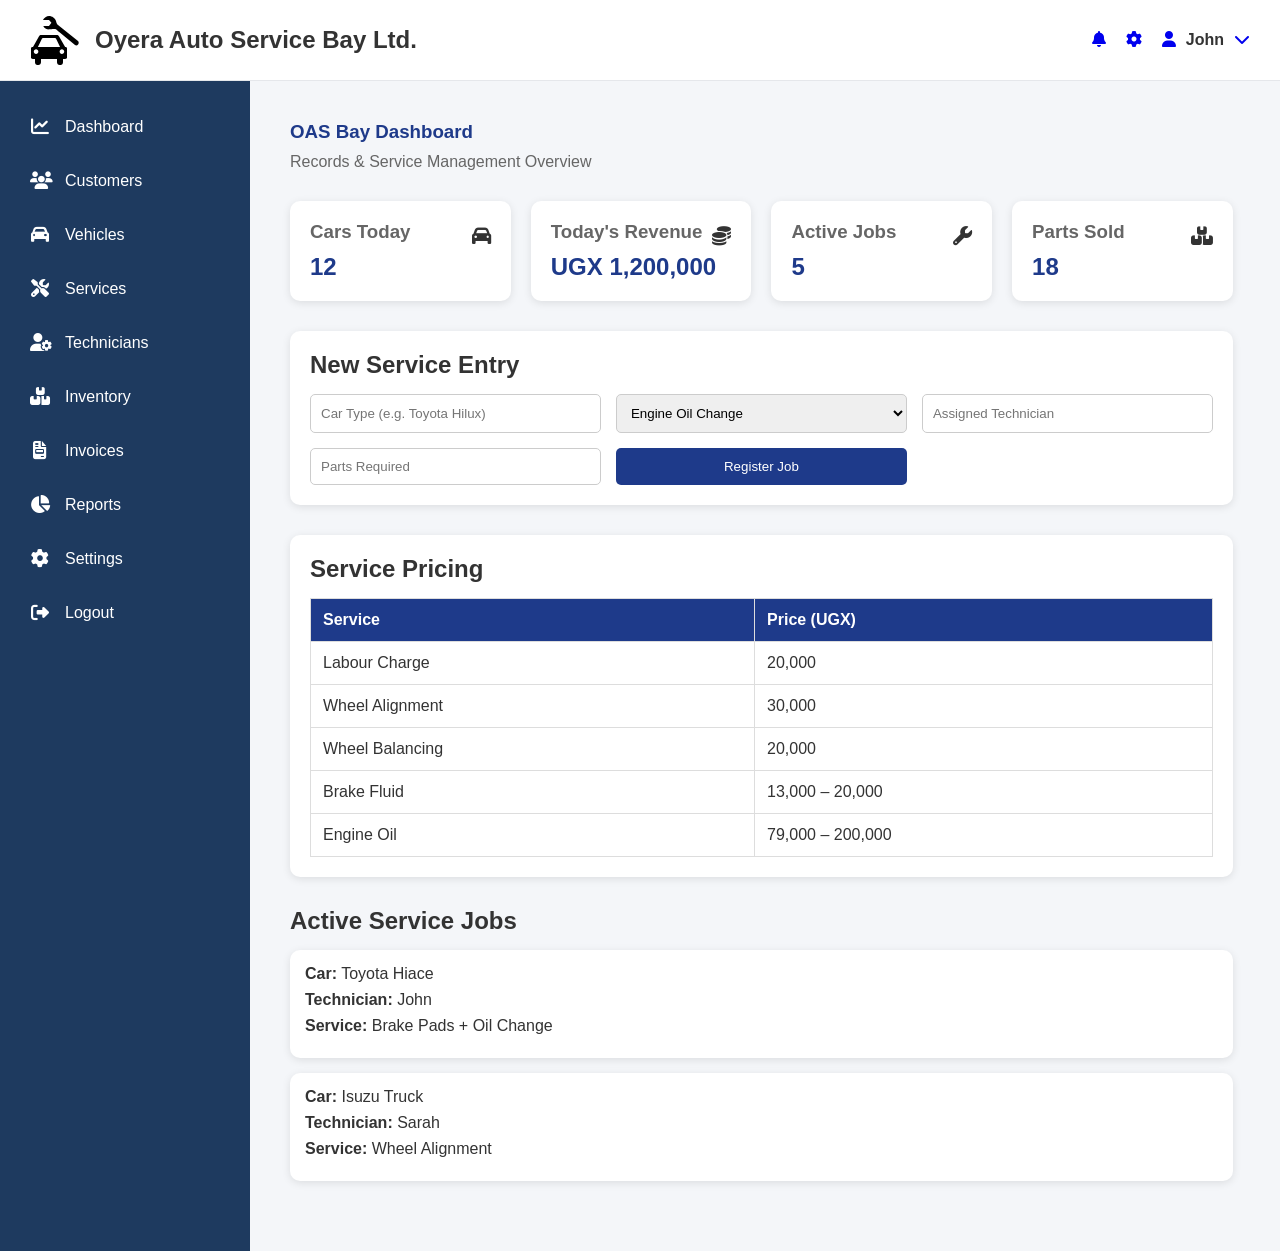
==== index.html @ bfab705f "Initial commit" ====
<!DOCTYPE html>
<html lang="en">
<head>
    <meta charset="UTF-8">
    <meta name="viewport" content="width=device-width, initial-scale=1.0">
    <title>Oyera Service Bay Dashboard</title>
    <link rel="stylesheet" href="css/style.css">
    <link rel="stylesheet" href="https://cdnjs.cloudflare.com/ajax/libs/font-awesome/6.7.2/css/all.min.css">
</head>
<body>
    <section class="nav-bar">

        <!-- LEFT SIDE -->
        <div class="nav-left">
            <img src="images/logo.svg" alt="Company-Logo">
          <div class="company-info">
            <h2>Oyera Auto Service Bay Ltd.</h2>
          </div>
           
        </div>

        <!-- RIGHT SIDE -->
        <div class="nav-right">
            <div class="icon-notifications">
                <a href="#"><i class="fa-solid fa-bell"></i></a>
            </div>
            <div class="icon-settings">
                <a href="#"><i class="fa-solid fa-gear"></i></a>
            </div>
            <div class="user-profile">
                <a href="#"><i class="fas fa-user"></i></a>
                <span class="user-name">John</span>
                <a href="#"><i class="fas fa-chevron-down"></i></a>
            </div>
        </div>
    </section>

    <!-- MAIN LAYOUT CONTAINER -->
     <div class="main-container">
        <aside class="side-bar">
            <ul class="sidebar-menu">
                <li><a href="#"><i class="fa-solid fa-chart-line"></i> Dashboard</a></li>
                <li><a href="#"><i class="fa-solid fa-users"></i> Customers</a></li>
                <li><a href="#"><i class="fa-solid fa-car"></i> Vehicles</a></li>
                <li><a href="#"><i class="fa-solid fa-screwdriver-wrench"></i> Services</a></li>
                <li><a href="#"><i class="fa-solid fa-user-gear"></i> Technicians</a></li>
                <li><a href="#"><i class="fa-solid fa-boxes-stacked"></i> Inventory</a></li>
                <li><a href="#"><i class="fa-solid fa-file-invoice"></i> Invoices</a></li>
                <li><a href="#"><i class="fa-solid fa-chart-pie"></i> Reports</a></li>
                <li><a href="#"><i class="fa-solid fa-gear"></i> Settings</a></li>
                <li><a href="#"><i class="fas fa-sign-out-alt"></i> Logout</a></li>
            </ul>
        </aside>
        <main class="content">

            <!-- HEADER -->
            <section class="dashboard-header">
                <h3>OAS Bay Dashboard</h3>
                <p>Records & Service Management Overview</p>
            </section>

            <!-- SUMMARY CARDS -->
            <section class="stats-grid">
                <div class="stat-card">
                    <div class="card-title">
                        <h3>Cars Today</h3>
                        <i class="fas fa-car"></i>
                    </div>
                    <h2>12</h2>
                </div>

            <div class="stat-card">
                <div class="card-title">
                    <h3>Today's Revenue</h3>
                    <i class="fas fa-coins"></i>
                </div>
                <h2>UGX 1,200,000</h2>
            </div>

            <div class="stat-card">
                <div class="card-title">
                    <h3>Active Jobs</h3>
                    <i class="fas fa-wrench"></i>
                </div>
                <h2>5</h2>
            </div>

            <div class="stat-card">
                <div class="card-title">
                    <h3>Parts Sold</h3>
                    <i class="fas fa-boxes-stacked"></i>
                </div>
                <h2>18</h2>
            </div>
        </section>

        <!-- SERVICE INTAKE FORM (UI ONLY) -->
        <section class="form-section">
            <h2>New Service Entry</h2>

            <form class="service-form">
                <input type="text" placeholder="Car Type (e.g. Toyota Hilux)">
                
                <select>
                    <option>Engine Oil Change</option>
                    <option>Brake Pads</option>
                    <option>Wheel Alignment</option>
                    <option>Wheel Balancing</option>
                </select>

                <input type="text" placeholder="Assigned Technician">

                <input type="text" placeholder="Parts Required">

                <button type="button">Register Job</button>
            </form>
        </section>

        <!-- PRICE TABLE -->
        <section class="price-table">
            <h2>Service Pricing</h2>

            <table>
                <tr>
                    <th>Service</th>
                    <th>Price (UGX)</th>
                </tr>
                <tr>
                    <td>Labour Charge</td>
                    <td>20,000</td>
                </tr>
                <tr>
                    <td>Wheel Alignment</td>
                    <td>30,000</td>
                </tr>
                <tr>
                    <td>Wheel Balancing</td>
                    <td>20,000</td>
                </tr>
                <tr>
                    <td>Brake Fluid</td>
                    <td>13,000 – 20,000</td>
                </tr>
                <tr>
                    <td>Engine Oil</td>
                    <td>79,000 – 200,000</td>
                </tr>
            </table>
        </section>

        <!-- ACTIVE JOBS -->
        <section class="jobs">
            <h2>Active Service Jobs</h2>

            <div class="job-card">
                <p><strong>Car:</strong> Toyota Hiace</p>
                <p><strong>Technician:</strong> John</p>
                <p><strong>Service:</strong> Brake Pads + Oil Change</p>
            </div>

            <div class="job-card">
                <p><strong>Car:</strong> Isuzu Truck</p>
                <p><strong>Technician:</strong> Sarah</p>
                <p><strong>Service:</strong> Wheel Alignment</p>
            </div>
        </section>

    </main> 
 </div>
    
</body>
</html>
---- css/style.css ----
* {
    margin: 0;
    padding: 0;
    box-sizing: border-box;
}

/* NAV BAR */
.nav-bar {
    display: flex;
    justify-content: space-between;
    align-items: center;

    padding: 15px 30px;

    background-color: white;
    border-bottom: 1px solid #e5e7eb;
    border-radius: 1px solid rgb(99, 97, 97)
}

.nav-left {
    display: flex;
    align-items: center;
    gap: 15px;
}

.nav-left img {
    width: 50px;
    height: 50px;
    object-fit: cover;
}

.nav-right {
    display: flex;
    align-items: center;
    gap: 20px;
}

.icon-notifications img,
.icon-settings img {
    width: 25px;
    height: 25px;
    cursor: pointer;
}

.user-profile {
    display: flex;
    align-items: center;
    gap: 10px;
}

.user-name {
    font-weight: 600;
    color: #333;
}

.icon-notifications img:hover,
.icon-settings img:hover {
    transform: scale(1.1);
    transition: 0.3s ease;
}


/* MAIN LAYOUT */
.main-container {
    display: flex;
}

/* SIDEBAR */
.side-bar {
    width: 250px;
    min-height: calc(100vh - 80px);
    background-color: #1E3A5F;
    padding: 25px 15px;
}

/* MENU LIST */
.sidebar-menu {
    list-style: none;
    padding: 0;
    margin: 0;
}

/* MENU ITEMS */
.sidebar-menu li {
    margin-bottom: 12px;
}

/* LINKS */
.sidebar-menu a {
    display: flex;
    align-items: center;
    gap: 15px;

    text-decoration: none;
    color: white;

    padding: 12px 15px;
    border-radius: 10px;

    font-size: 16px;
    font-weight: 500;

    transition: all 0.3s ease;
}

/* ICONS */
.sidebar-menu a i {
    font-size: 18px;
    width: 20px;
    text-align: center;
}

/* HOVER EFFECT */
.sidebar-menu a:hover {
    background-color: rgba(255, 255, 255, 0.15);
    transform: translateX(5px);
}

/* ACTIVE LINK */
.sidebar-menu a.active {
    background-color: white;
    color: #1E3A5F;
}


body{
    font-family: Arial, sans-serif;
    background-color: #f4f6f9;
    color: #333;
}

/* MAIN CONTENT */
.content{
    padding: 40px;
}

/* DASHBOARD HEADER */
.dashboard-header{
    margin-bottom: 30px;
}

.dashboard-header h3{
    margin-bottom: 10px;
    color: #1e3a8a;
}

.dashboard-header p{
    color: #666;
}

/* SUMMARY CARDS */
.stats-grid{
    display: grid;
    grid-template-columns: repeat(4, 1fr);
    gap: 20px;
    margin-bottom: 30px;
} 

.stat-card{
    background: white;
    padding: 20px;
    border-radius: 10px;
    box-shadow: 0 2px 8px rgba(0,0,0,0.1);
}

.stat-card h3{
    color: #666;
    margin-bottom: 10px;
}

.stat-card h2{
    color: #1e3a8a;
}

.card-title{
    display: flex;
    align-items: center;
    justify-content: space-between;
    gap: 10px;
}

.card-title i{
    font-size: 1.2rem;
}

.card-title h3{
    margin-bottom: 10px;
}

/* FORM SECTION */
.form-section{
    background: white;
    padding: 20px;
    border-radius: 10px;
    margin-bottom: 30px;
    box-shadow: 0 2px 8px rgba(0,0,0,0.1);
}

.form-section h2{
    margin-bottom: 15px;
}

.service-form{
    display: grid;
    grid-template-columns: repeat(auto-fit, minmax(220px, 1fr));
    gap: 15px;
}

.service-form input,
.service-form select{
    padding: 10px;
    border: 1px solid #ccc;
    border-radius: 5px;
}

.service-form button{
    background: #1e3a8a;
    color: white;
    border: none;
    padding: 10px;
    border-radius: 5px;
    cursor: pointer;
}

.service-form button:hover{
    opacity: 0.9;
}

/* PRICE TABLE */
.price-table{
    background: white;
    padding: 20px;
    border-radius: 10px;
    margin-bottom: 30px;
    box-shadow: 0 2px 8px rgba(0,0,0,0.1);
}

.price-table h2{
    margin-bottom: 15px;
}

.price-table table{
    width: 100%;
    border-collapse: collapse;
}

.price-table th,
.price-table td{
    border: 1px solid #ddd;
    padding: 12px;
    text-align: left;
}

.price-table th{
    background: #1e3a8a;
    color: white;
}

/* JOBS SECTION */
.jobs{
    margin-bottom: 30px;
}

.jobs h2{
    margin-bottom: 15px;
}

.job-card{
    background: white;
    padding: 15px;
    border-radius: 10px;
    margin-bottom: 15px;
    box-shadow: 0 2px 8px rgba(0,0,0,0.1);
}

.job-card p{
    margin-bottom: 8px;
}
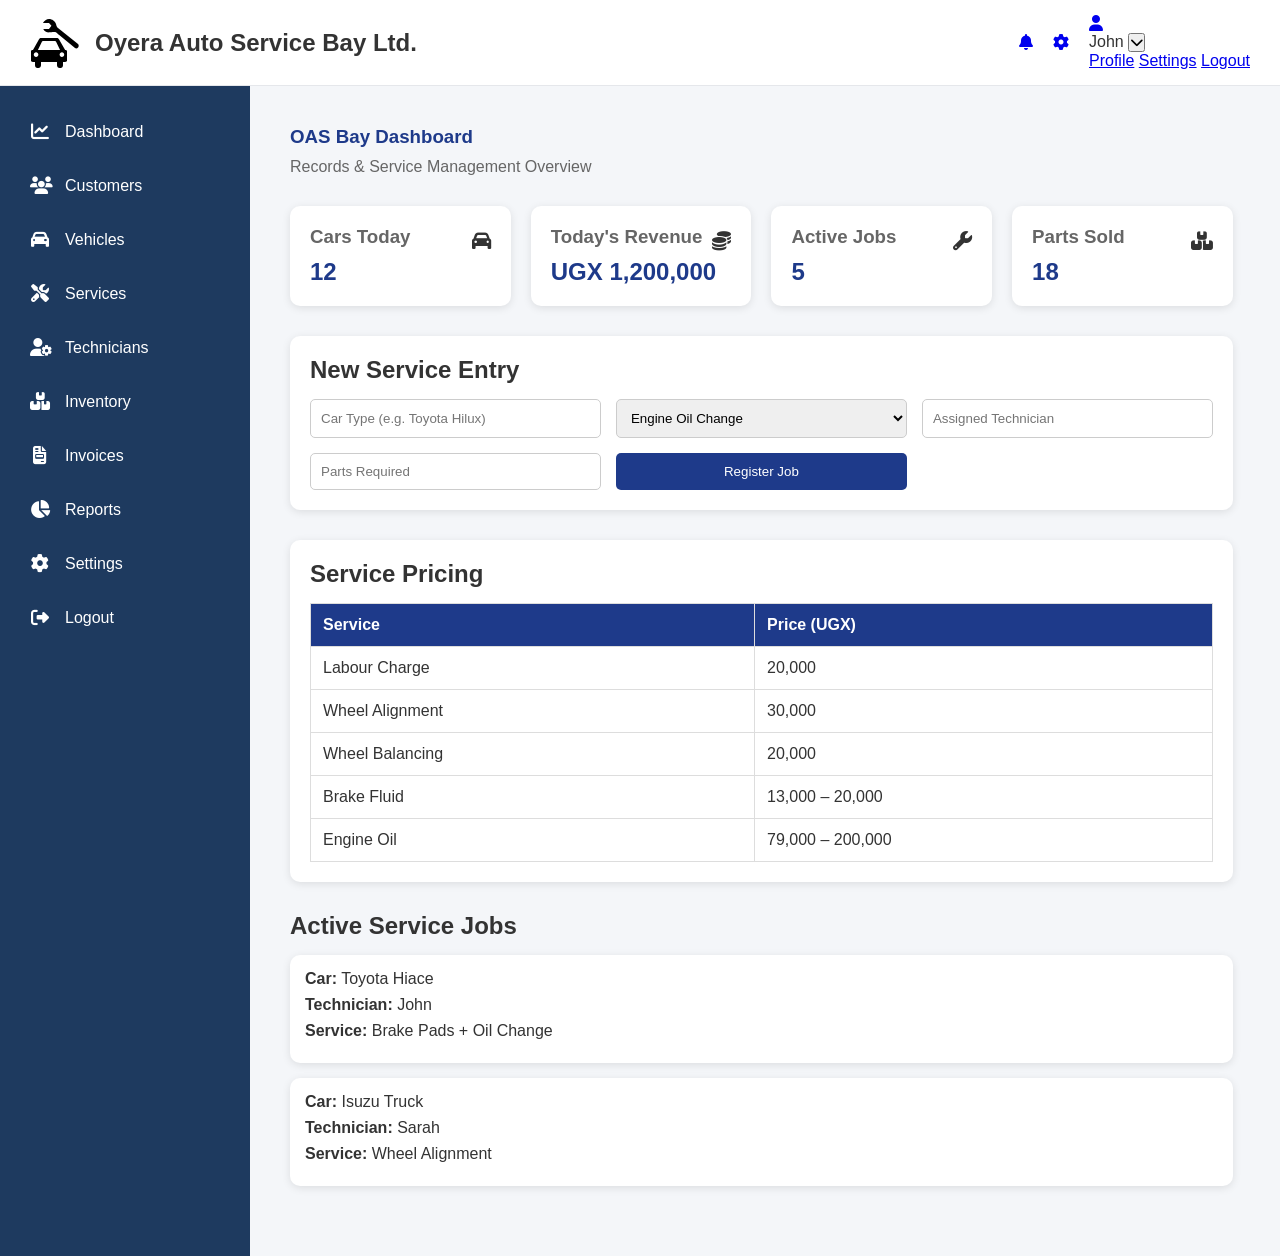
==== commit f74a3aba: "Added customers page and project structure" ====
--- a/index.html
+++ b/index.html
@@ -8,15 +8,15 @@
     <link rel="stylesheet" href="https://cdnjs.cloudflare.com/ajax/libs/font-awesome/6.7.2/css/all.min.css">
 </head>
 <body>
-    <section class="nav-bar">
+     <section class="nav-bar">
 
         <!-- LEFT SIDE -->
         <div class="nav-left">
             <img src="images/logo.svg" alt="Company-Logo">
-          <div class="company-info">
-            <h2>Oyera Auto Service Bay Ltd.</h2>
-          </div>
-           
+            <div class="company-info">
+                <h2>Oyera Auto Service Bay Ltd.</h2>
+            </div>
+
         </div>
 
         <!-- RIGHT SIDE -->
@@ -27,20 +27,33 @@
             <div class="icon-settings">
                 <a href="#"><i class="fa-solid fa-gear"></i></a>
             </div>
-            <div class="user-profile">
-                <a href="#"><i class="fas fa-user"></i></a>
-                <span class="user-name">John</span>
-                <a href="#"><i class="fas fa-chevron-down"></i></a>
+            <div class="user-menu">
+                <div class="user-profile">
+                    <a href="#"><i class="fas fa-user"></i></a>
+                </div>
+                <span class="username">John</span>
+            
+                <button class="menu-btn">
+                    <i class="fas fa-chevron-down"></i>
+                </button>
+            
+                <div class="dropdown">
+                    <a href="profile.html">Profile</a>
+                    <a href="settings.html">Settings</a>
+                    <a href="logout.html">Logout</a>
+                </div>
             </div>
+            
         </div>
     </section>
+    
 
     <!-- MAIN LAYOUT CONTAINER -->
      <div class="main-container">
         <aside class="side-bar">
             <ul class="sidebar-menu">
-                <li><a href="#"><i class="fa-solid fa-chart-line"></i> Dashboard</a></li>
-                <li><a href="#"><i class="fa-solid fa-users"></i> Customers</a></li>
+                <li><a href="index.html"><i class="fa-solid fa-chart-line"></i> Dashboard</a></li>
+                <li><a href="pages/customers.html"><i class="fa-solid fa-users"></i> Customers</a></li>
                 <li><a href="#"><i class="fa-solid fa-car"></i> Vehicles</a></li>
                 <li><a href="#"><i class="fa-solid fa-screwdriver-wrench"></i> Services</a></li>
                 <li><a href="#"><i class="fa-solid fa-user-gear"></i> Technicians</a></li>
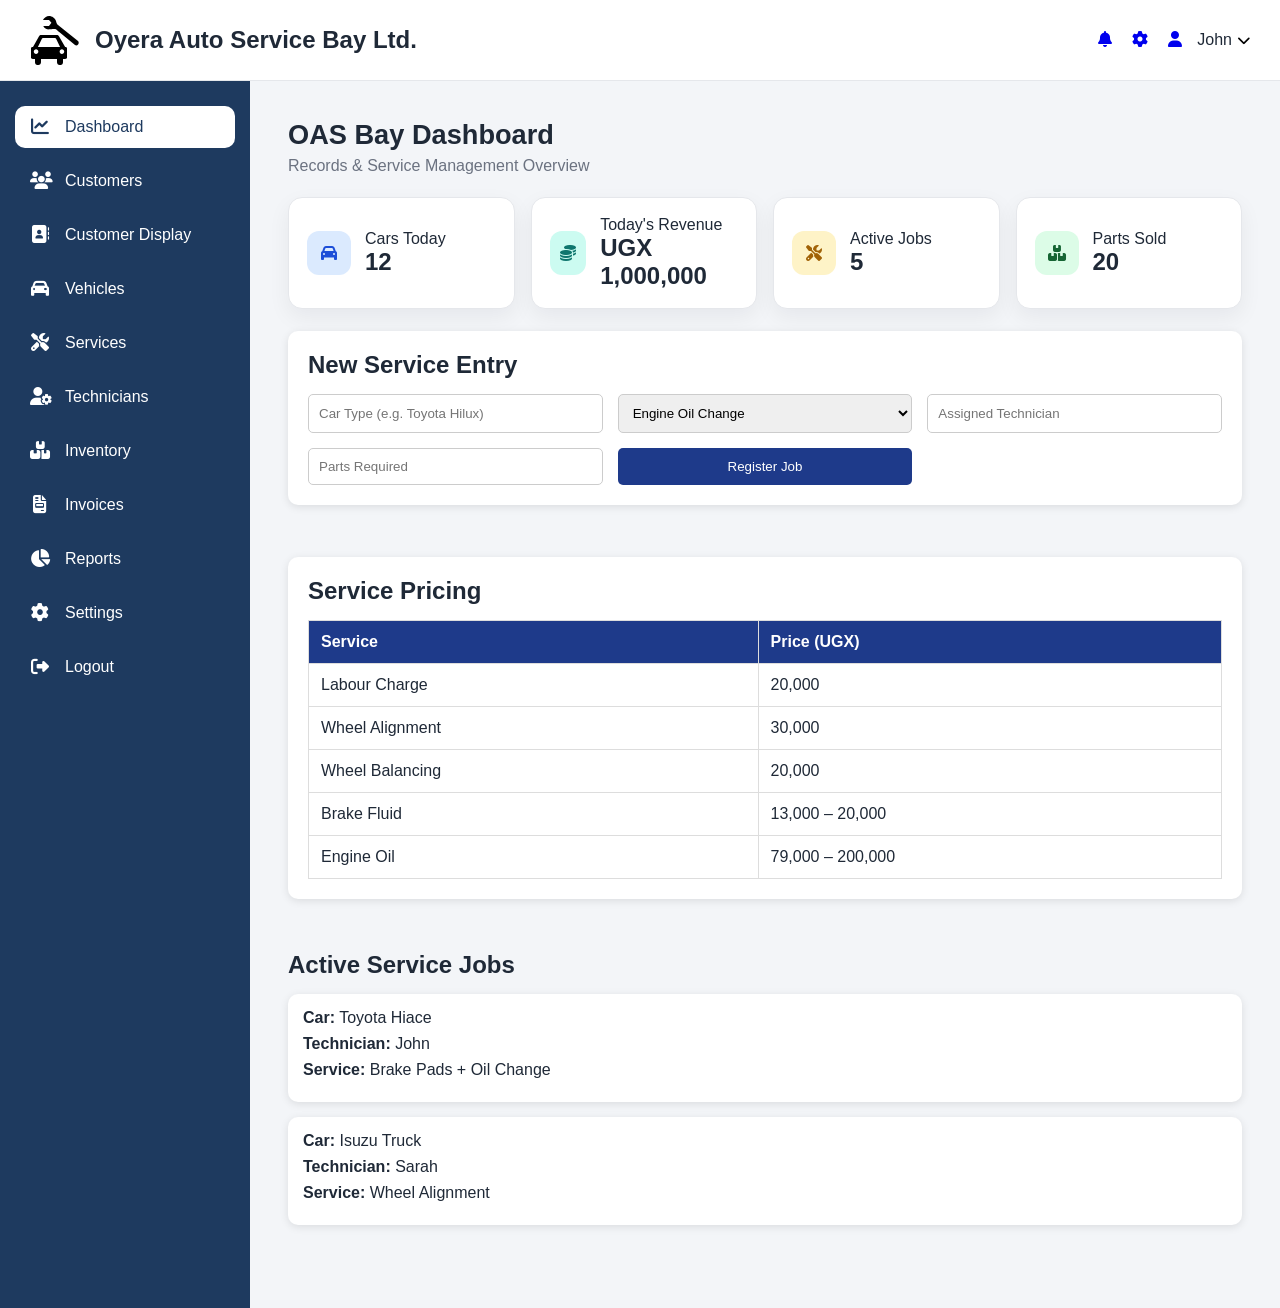
==== commit 78649e61: "Added customers, customer display, vehicles, and technicians pages" ====
--- a/index.html
+++ b/index.html
@@ -52,134 +52,145 @@
      <div class="main-container">
         <aside class="side-bar">
             <ul class="sidebar-menu">
-                <li><a href="index.html"><i class="fa-solid fa-chart-line"></i> Dashboard</a></li>
+                <li><a href="index.html" class="active"><i class="fa-solid fa-chart-line"></i> Dashboard</a></li>
                 <li><a href="pages/customers.html"><i class="fa-solid fa-users"></i> Customers</a></li>
-                <li><a href="#"><i class="fa-solid fa-car"></i> Vehicles</a></li>
-                <li><a href="#"><i class="fa-solid fa-screwdriver-wrench"></i> Services</a></li>
-                <li><a href="#"><i class="fa-solid fa-user-gear"></i> Technicians</a></li>
-                <li><a href="#"><i class="fa-solid fa-boxes-stacked"></i> Inventory</a></li>
-                <li><a href="#"><i class="fa-solid fa-file-invoice"></i> Invoices</a></li>
-                <li><a href="#"><i class="fa-solid fa-chart-pie"></i> Reports</a></li>
-                <li><a href="#"><i class="fa-solid fa-gear"></i> Settings</a></li>
-                <li><a href="#"><i class="fas fa-sign-out-alt"></i> Logout</a></li>
+                <li><a href="customer-display.html"><i class="fas fa-address-book"></i></i> Customer Display</a></li>
+                <li><a href="pages/vehicles.html"><i class="fa-solid fa-car"></i> Vehicles</a></li>
+                <li><a href="pages/services.html"><i class="fa-solid fa-screwdriver-wrench"></i> Services</a></li>
+                <li><a href="pages/technicians.html"><i class="fa-solid fa-user-gear"></i> Technicians</a></li>
+                <li><a href="pages/inventory.html"><i class="fa-solid fa-boxes-stacked"></i> Inventory</a></li>
+                <li><a href="pages/invoices.html"><i class="fa-solid fa-file-invoice"></i> Invoices</a></li>
+                <li><a href="pages/reports.html"><i class="fa-solid fa-chart-pie"></i> Reports</a></li>
+                <li><a href="pages/settings.html"><i class="fa-solid fa-gear"></i> Settings</a></li>
+                <li><a href="pages/logout.html"><i class="fas fa-sign-out-alt"></i> Logout</a></li>
             </ul>
         </aside>
+
+        <!-- MAIN CONTENT -->
         <main class="content">
-
-            <!-- HEADER -->
-            <section class="dashboard-header">
-                <h3>OAS Bay Dashboard</h3>
-                <p>Records & Service Management Overview</p>
-            </section>
-
-            <!-- SUMMARY CARDS -->
-            <section class="stats-grid">
-                <div class="stat-card">
-                    <div class="card-title">
-                        <h3>Cars Today</h3>
-                        <i class="fas fa-car"></i>
+            <div class="dashboard-page">
+                <header class="page-header">
+                    <h1>OAS Bay Dashboard</h1>
+                    <p>Records & Service Management Overview</p>
+                </header>
+        
+                <!-- SUMMARY CARDS -->
+                <section class="dashboard-stats" aria-label="dashboard statistics">
+                    <article class="stat-card">
+                        <div class="stat-icon total">
+                            <i class="fas fa-car" aria-hidden="true"></i>
+                        </div>
+                        <div class="card-content">
+                            <p class="card-title">Cars Today</p>
+                            <h2>12</h2>
+                        </div>
+                    </article>
+        
+                    <article class="stat-card">
+                        <div class="stat-icon revenue">
+                            <i class="fas fa-coins" aria-hidden="true"></i>
+                        </div>
+                        <div class="card-content">
+                            <p class="card-title">Today's Revenue</p>
+                            <h2>UGX 1,000,000</h2>
+                        </div>
+                    </article>
+        
+                    <article class="stat-card">
+                        <div class="stat-icon active-jobs">
+                            <i class="fa-solid fa-screwdriver-wrench" aria-hidden="true"></i>
+                        </div>
+                        <div class="card-content">
+                            <p class="card-title">Active Jobs</p>
+                            <h2>5</h2>
+                        </div>
+                    </article>
+        
+                    <article class="stat-card">
+                        <div class="stat-icon parts-sold">
+                            <i class="fas fa-boxes-stacked" aria-hidden="true"></i>
+                        </div>
+                        <div class="card-content">
+                            <p class="card-title">Parts Sold</p>
+                            <h2>20</h2>
+                        </div>
+                    </article>
+                </section>
+        
+                <!-- SERVICE INTAKE FORM (UI ONLY) -->
+                <section class="form-section">
+                    <h2>New Service Entry</h2>
+        
+                    <form class="service-form">
+                        <input type="text" placeholder="Car Type (e.g. Toyota Hilux)">
+        
+                        <select>
+                            <option>Engine Oil Change</option>
+                            <option>Brake Pads</option>
+                            <option>Wheel Alignment</option>
+                            <option>Wheel Balancing</option>
+                        </select>
+        
+                        <input type="text" placeholder="Assigned Technician">
+        
+                        <input type="text" placeholder="Parts Required">
+        
+                        <button type="button">Register Job</button>
+                    </form>
+                </section>
+        
+                <!-- PRICE TABLE -->
+                <section class="price-table">
+                    <h2>Service Pricing</h2>
+        
+                    <table>
+                        <tr>
+                            <th>Service</th>
+                            <th>Price (UGX)</th>
+                        </tr>
+                        <tr>
+                            <td>Labour Charge</td>
+                            <td>20,000</td>
+                        </tr>
+                        <tr>
+                            <td>Wheel Alignment</td>
+                            <td>30,000</td>
+                        </tr>
+                        <tr>
+                            <td>Wheel Balancing</td>
+                            <td>20,000</td>
+                        </tr>
+                        <tr>
+                            <td>Brake Fluid</td>
+                            <td>13,000 – 20,000</td>
+                        </tr>
+                        <tr>
+                            <td>Engine Oil</td>
+                            <td>79,000 – 200,000</td>
+                        </tr>
+                    </table>
+                </section>
+        
+                <!-- ACTIVE JOBS -->
+                <section class="jobs">
+                    <h2>Active Service Jobs</h2>
+        
+                    <div class="job-card">
+                        <p><strong>Car:</strong> Toyota Hiace</p>
+                        <p><strong>Technician:</strong> John</p>
+                        <p><strong>Service:</strong> Brake Pads + Oil Change</p>
                     </div>
-                    <h2>12</h2>
-                </div>
-
-            <div class="stat-card">
-                <div class="card-title">
-                    <h3>Today's Revenue</h3>
-                    <i class="fas fa-coins"></i>
-                </div>
-                <h2>UGX 1,200,000</h2>
+        
+                    <div class="job-card">
+                        <p><strong>Car:</strong> Isuzu Truck</p>
+                        <p><strong>Technician:</strong> Sarah</p>
+                        <p><strong>Service:</strong> Wheel Alignment</p>
+                    </div>
+                </section>
             </div>
-
-            <div class="stat-card">
-                <div class="card-title">
-                    <h3>Active Jobs</h3>
-                    <i class="fas fa-wrench"></i>
-                </div>
-                <h2>5</h2>
-            </div>
-
-            <div class="stat-card">
-                <div class="card-title">
-                    <h3>Parts Sold</h3>
-                    <i class="fas fa-boxes-stacked"></i>
-                </div>
-                <h2>18</h2>
-            </div>
-        </section>
-
-        <!-- SERVICE INTAKE FORM (UI ONLY) -->
-        <section class="form-section">
-            <h2>New Service Entry</h2>
-
-            <form class="service-form">
-                <input type="text" placeholder="Car Type (e.g. Toyota Hilux)">
-                
-                <select>
-                    <option>Engine Oil Change</option>
-                    <option>Brake Pads</option>
-                    <option>Wheel Alignment</option>
-                    <option>Wheel Balancing</option>
-                </select>
-
-                <input type="text" placeholder="Assigned Technician">
-
-                <input type="text" placeholder="Parts Required">
-
-                <button type="button">Register Job</button>
-            </form>
-        </section>
-
-        <!-- PRICE TABLE -->
-        <section class="price-table">
-            <h2>Service Pricing</h2>
-
-            <table>
-                <tr>
-                    <th>Service</th>
-                    <th>Price (UGX)</th>
-                </tr>
-                <tr>
-                    <td>Labour Charge</td>
-                    <td>20,000</td>
-                </tr>
-                <tr>
-                    <td>Wheel Alignment</td>
-                    <td>30,000</td>
-                </tr>
-                <tr>
-                    <td>Wheel Balancing</td>
-                    <td>20,000</td>
-                </tr>
-                <tr>
-                    <td>Brake Fluid</td>
-                    <td>13,000 – 20,000</td>
-                </tr>
-                <tr>
-                    <td>Engine Oil</td>
-                    <td>79,000 – 200,000</td>
-                </tr>
-            </table>
-        </section>
-
-        <!-- ACTIVE JOBS -->
-        <section class="jobs">
-            <h2>Active Service Jobs</h2>
-
-            <div class="job-card">
-                <p><strong>Car:</strong> Toyota Hiace</p>
-                <p><strong>Technician:</strong> John</p>
-                <p><strong>Service:</strong> Brake Pads + Oil Change</p>
-            </div>
-
-            <div class="job-card">
-                <p><strong>Car:</strong> Isuzu Truck</p>
-                <p><strong>Technician:</strong> Sarah</p>
-                <p><strong>Service:</strong> Wheel Alignment</p>
-            </div>
-        </section>
-
-    </main> 
- </div>
-    
-</body>
-</html>+        </main>
+        </div>
+        
+        </body>
+        
+        </html>
--- a/css/style.css
+++ b/css/style.css
@@ -1,7 +1,24 @@
+:root {
+    --bg: #f3f5f8;
+    --surface: #ffffff;
+    --text: #1f2937;
+    --muted: #6b7280;
+    --border: #e5e7eb;
+    --primary: #2563eb;
+    --primary-dark: #1d4ed8;
+    --shadow: 0 8px 22px rgba(15, 23, 42, 0.06);
+    --radius: 14px;
+}
 * {
     margin: 0;
     padding: 0;
     box-sizing: border-box;
+}
+
+body {
+    font-family: "Segoe UI", Tahoma, Geneva, Verdana, sans-serif;
+    background: var(--bg);
+    color: var(--text);
 }
 
 /* NAV BAR */
@@ -43,20 +60,49 @@
 }
 
 .user-profile {
-    display: flex;
-    align-items: center;
-    gap: 10px;
-}
-
-.user-name {
-    font-weight: 600;
-    color: #333;
-}
+    margin-right: 10px;
+}
+
 
 .icon-notifications img:hover,
 .icon-settings img:hover {
     transform: scale(1.1);
     transition: 0.3s ease;
+}
+
+.user-menu {
+  position: relative;
+  display: flex;
+  align-items: center;
+  gap: 5px;
+}
+
+.menu-btn {
+  background: none;
+  border: none;
+  cursor: pointer;
+}
+
+.dropdown {
+  position: absolute;
+  top: 100%;
+  right: 0;
+  display: none;
+  background: white;
+  border: 1px solid #ddd;
+  min-width: 150px;
+  box-shadow: 0 4px 10px rgba(0,0,0,0.1);
+}
+
+.dropdown a {
+  display: block;
+  padding: 10px;
+  text-decoration: none;
+  color: black;
+}
+
+.user-menu:hover .dropdown {
+  display: block;
 }
 
 
@@ -123,15 +169,9 @@
 }
 
 
-body{
-    font-family: Arial, sans-serif;
-    background-color: #f4f6f9;
-    color: #333;
-}
-
 /* MAIN CONTENT */
 .content{
-    padding: 40px;
+    padding: 10px;
 }
 
 /* DASHBOARD HEADER */
@@ -139,7 +179,7 @@
     margin-bottom: 30px;
 }
 
-.dashboard-header h3{
+.dashboard-header h1{
     margin-bottom: 10px;
     color: #1e3a8a;
 }
@@ -149,43 +189,112 @@
 }
 
 /* SUMMARY CARDS */
-.stats-grid{
+.content {
+    flex: 1;
+}
+
+.dashboard-page {
+    padding: 28px;
+    display: flex;
+    flex-direction: column;
+    gap: 22px;
+}
+
+.page-header h1 {
+    font-size: 1.7rem;
+    font-weight: 700;
+    margin-bottom: 6px;
+}
+
+.page-header p {
+    color: var(--muted);
+}
+
+.dashboard-stats {
     display: grid;
-    grid-template-columns: repeat(4, 1fr);
-    gap: 20px;
-    margin-bottom: 30px;
-} 
-
-.stat-card{
-    background: white;
-    padding: 20px;
-    border-radius: 10px;
-    box-shadow: 0 2px 8px rgba(0,0,0,0.1);
-}
-
-.stat-card h3{
-    color: #666;
-    margin-bottom: 10px;
-}
-
-.stat-card h2{
-    color: #1e3a8a;
-}
-
-.card-title{
-    display: flex;
-    align-items: center;
-    justify-content: space-between;
-    gap: 10px;
-}
-
-.card-title i{
+    grid-template-columns: repeat(4, minmax(180px, 1fr));
+    gap: 16px;
+}
+.stat-card {
+    background: var(--surface);
+    border: 1px solid var(--border);
+    border-radius: var(--radius);
+    padding: 18px;
+    box-shadow: var(--shadow);
+    display: flex;
+    align-items: center;
+    gap: 14px;
+    transition: transform 0.2s ease, box-shadow 0.2s ease;
+}
+
+.stat-card:hover {
+    transform: translateY(-3px);
+    box-shadow: 0 12px 26px rgba(15, 23, 42, 0.1);
+}
+
+.stat-icon {
+    width: 44px;
+    height: 44px;
+    border-radius: 12px;
+    display: grid;
+    place-items: center;
+    font-size: 1rem;
+}
+
+.stat-icon.total {
+    color: #1d4ed8;
+    background: #dbeafe;
+}
+
+.stat-icon.revenue {
+    color: #0f766e;
+    background: #ccfbf1;
+}
+
+.stat-icon.active-jobs {
+    color: #a16207;
+    background: #fef3c7;
+}
+
+.stat-icon.parts-sold {
+    color: #166534;
+    background: #dcfce7;
+}
+
+.stat-title {
+    font-size: 0.9rem;
+    color: var(--muted);
+    margin-bottom: 6px;
+}
+
+.stat-content h2 {
+    font-size: 1.45rem;
+    line-height: 1;
+}
+
+.dashboard-card {
+    background: var(--surface);
+    border: 1px solid var(--border);
+    border-radius: var(--radius);
+    box-shadow: var(--shadow);
+    padding: 22px;
+}
+
+.registration-card {
+    width: min(920px, 100%);
+}
+
+.card-header h2,
+.records-head h2 {
     font-size: 1.2rem;
-}
-
-.card-title h3{
-    margin-bottom: 10px;
-}
+    margin-bottom: 4px;
+}
+
+.card-header p {
+    color: var(--muted);
+    margin-bottom: 18px;
+}
+
 
 /* FORM SECTION */
 .form-section{
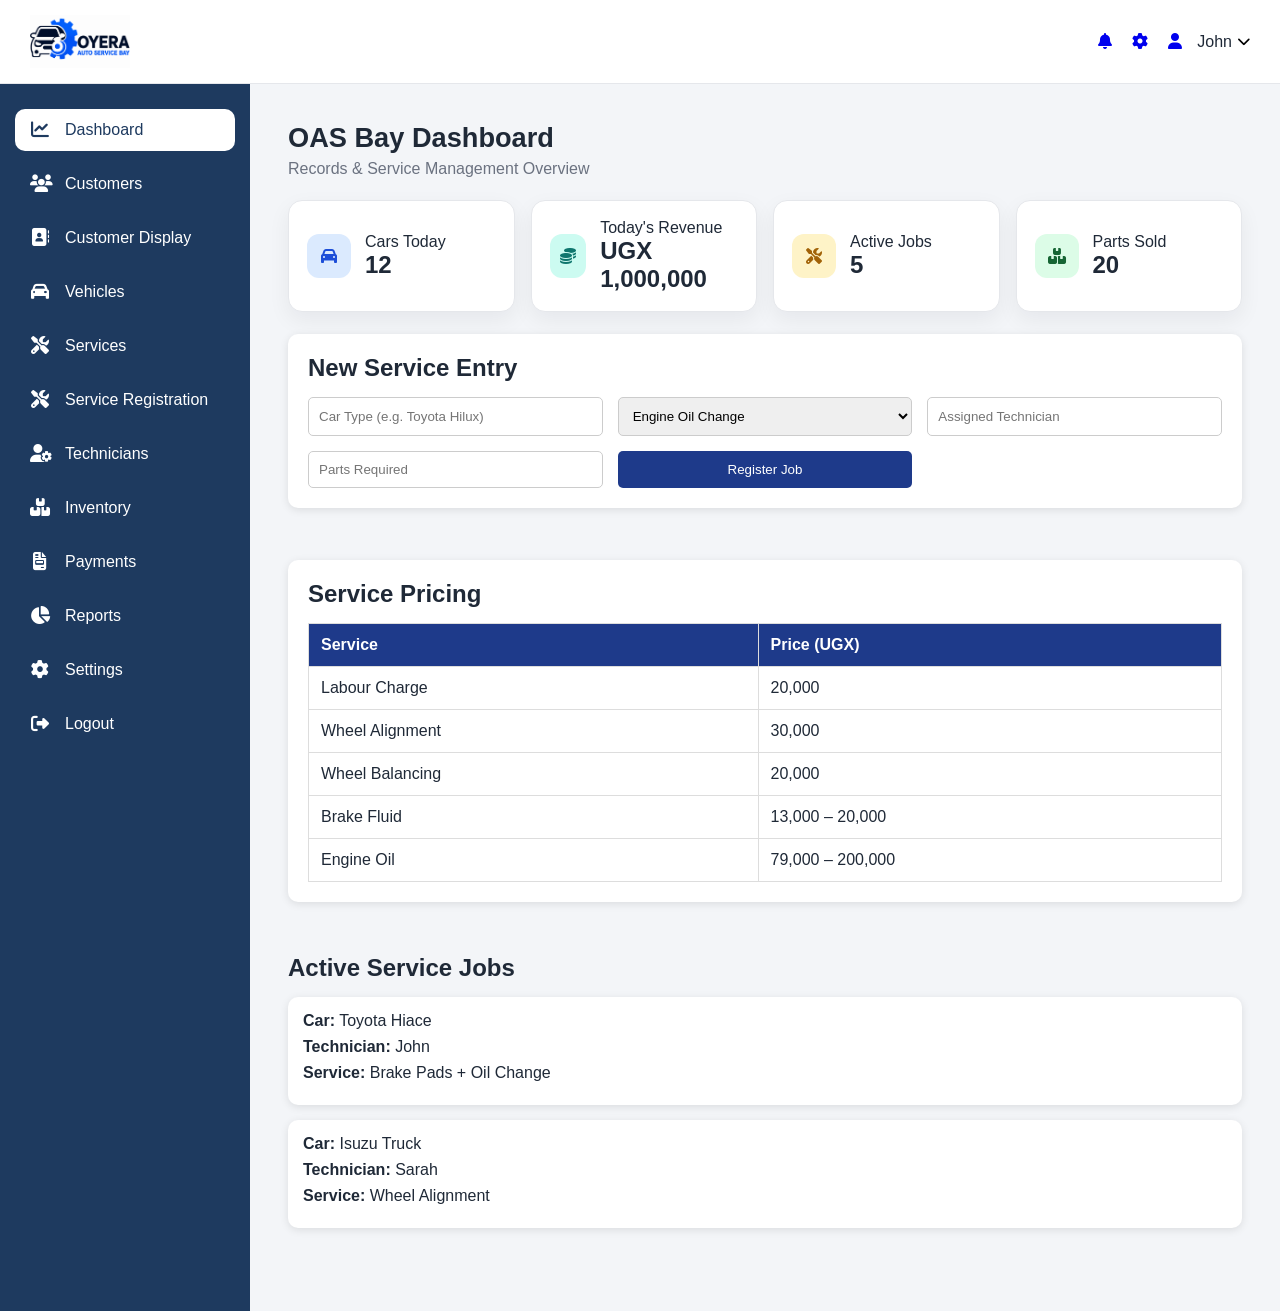
==== commit 1d9f20e1: "feat: add logos and form validations" ====
--- a/index.html
+++ b/index.html
@@ -1,196 +1,198 @@
-<!DOCTYPE html>
-<html lang="en">
-<head>
-    <meta charset="UTF-8">
-    <meta name="viewport" content="width=device-width, initial-scale=1.0">
-    <title>Oyera Service Bay Dashboard</title>
-    <link rel="stylesheet" href="css/style.css">
-    <link rel="stylesheet" href="https://cdnjs.cloudflare.com/ajax/libs/font-awesome/6.7.2/css/all.min.css">
-</head>
-<body>
-     <section class="nav-bar">
-
-        <!-- LEFT SIDE -->
-        <div class="nav-left">
-            <img src="images/logo.svg" alt="Company-Logo">
-            <div class="company-info">
-                <h2>Oyera Auto Service Bay Ltd.</h2>
-            </div>
-
-        </div>
-
-        <!-- RIGHT SIDE -->
-        <div class="nav-right">
-            <div class="icon-notifications">
-                <a href="#"><i class="fa-solid fa-bell"></i></a>
-            </div>
-            <div class="icon-settings">
-                <a href="#"><i class="fa-solid fa-gear"></i></a>
-            </div>
-            <div class="user-menu">
-                <div class="user-profile">
-                    <a href="#"><i class="fas fa-user"></i></a>
-                </div>
-                <span class="username">John</span>
-            
-                <button class="menu-btn">
-                    <i class="fas fa-chevron-down"></i>
-                </button>
-            
-                <div class="dropdown">
-                    <a href="profile.html">Profile</a>
-                    <a href="settings.html">Settings</a>
-                    <a href="logout.html">Logout</a>
-                </div>
-            </div>
-            
-        </div>
-    </section>
-    
-
-    <!-- MAIN LAYOUT CONTAINER -->
-     <div class="main-container">
-        <aside class="side-bar">
-            <ul class="sidebar-menu">
-                <li><a href="index.html" class="active"><i class="fa-solid fa-chart-line"></i> Dashboard</a></li>
-                <li><a href="pages/customers.html"><i class="fa-solid fa-users"></i> Customers</a></li>
-                <li><a href="customer-display.html"><i class="fas fa-address-book"></i></i> Customer Display</a></li>
-                <li><a href="pages/vehicles.html"><i class="fa-solid fa-car"></i> Vehicles</a></li>
-                <li><a href="pages/services.html"><i class="fa-solid fa-screwdriver-wrench"></i> Services</a></li>
-                <li><a href="pages/technicians.html"><i class="fa-solid fa-user-gear"></i> Technicians</a></li>
-                <li><a href="pages/inventory.html"><i class="fa-solid fa-boxes-stacked"></i> Inventory</a></li>
-                <li><a href="pages/invoices.html"><i class="fa-solid fa-file-invoice"></i> Invoices</a></li>
-                <li><a href="pages/reports.html"><i class="fa-solid fa-chart-pie"></i> Reports</a></li>
-                <li><a href="pages/settings.html"><i class="fa-solid fa-gear"></i> Settings</a></li>
-                <li><a href="pages/logout.html"><i class="fas fa-sign-out-alt"></i> Logout</a></li>
-            </ul>
-        </aside>
-
-        <!-- MAIN CONTENT -->
-        <main class="content">
-            <div class="dashboard-page">
-                <header class="page-header">
-                    <h1>OAS Bay Dashboard</h1>
-                    <p>Records & Service Management Overview</p>
-                </header>
-        
-                <!-- SUMMARY CARDS -->
-                <section class="dashboard-stats" aria-label="dashboard statistics">
-                    <article class="stat-card">
-                        <div class="stat-icon total">
-                            <i class="fas fa-car" aria-hidden="true"></i>
-                        </div>
-                        <div class="card-content">
-                            <p class="card-title">Cars Today</p>
-                            <h2>12</h2>
-                        </div>
-                    </article>
-        
-                    <article class="stat-card">
-                        <div class="stat-icon revenue">
-                            <i class="fas fa-coins" aria-hidden="true"></i>
-                        </div>
-                        <div class="card-content">
-                            <p class="card-title">Today's Revenue</p>
-                            <h2>UGX 1,000,000</h2>
-                        </div>
-                    </article>
-        
-                    <article class="stat-card">
-                        <div class="stat-icon active-jobs">
-                            <i class="fa-solid fa-screwdriver-wrench" aria-hidden="true"></i>
-                        </div>
-                        <div class="card-content">
-                            <p class="card-title">Active Jobs</p>
-                            <h2>5</h2>
-                        </div>
-                    </article>
-        
-                    <article class="stat-card">
-                        <div class="stat-icon parts-sold">
-                            <i class="fas fa-boxes-stacked" aria-hidden="true"></i>
-                        </div>
-                        <div class="card-content">
-                            <p class="card-title">Parts Sold</p>
-                            <h2>20</h2>
-                        </div>
-                    </article>
-                </section>
-        
-                <!-- SERVICE INTAKE FORM (UI ONLY) -->
-                <section class="form-section">
-                    <h2>New Service Entry</h2>
-        
-                    <form class="service-form">
-                        <input type="text" placeholder="Car Type (e.g. Toyota Hilux)">
-        
-                        <select>
-                            <option>Engine Oil Change</option>
-                            <option>Brake Pads</option>
-                            <option>Wheel Alignment</option>
-                            <option>Wheel Balancing</option>
-                        </select>
-        
-                        <input type="text" placeholder="Assigned Technician">
-        
-                        <input type="text" placeholder="Parts Required">
-        
-                        <button type="button">Register Job</button>
-                    </form>
-                </section>
-        
-                <!-- PRICE TABLE -->
-                <section class="price-table">
-                    <h2>Service Pricing</h2>
-        
-                    <table>
-                        <tr>
-                            <th>Service</th>
-                            <th>Price (UGX)</th>
-                        </tr>
-                        <tr>
-                            <td>Labour Charge</td>
-                            <td>20,000</td>
-                        </tr>
-                        <tr>
-                            <td>Wheel Alignment</td>
-                            <td>30,000</td>
-                        </tr>
-                        <tr>
-                            <td>Wheel Balancing</td>
-                            <td>20,000</td>
-                        </tr>
-                        <tr>
-                            <td>Brake Fluid</td>
-                            <td>13,000 – 20,000</td>
-                        </tr>
-                        <tr>
-                            <td>Engine Oil</td>
-                            <td>79,000 – 200,000</td>
-                        </tr>
-                    </table>
-                </section>
-        
-                <!-- ACTIVE JOBS -->
-                <section class="jobs">
-                    <h2>Active Service Jobs</h2>
-        
-                    <div class="job-card">
-                        <p><strong>Car:</strong> Toyota Hiace</p>
-                        <p><strong>Technician:</strong> John</p>
-                        <p><strong>Service:</strong> Brake Pads + Oil Change</p>
-                    </div>
-        
-                    <div class="job-card">
-                        <p><strong>Car:</strong> Isuzu Truck</p>
-                        <p><strong>Technician:</strong> Sarah</p>
-                        <p><strong>Service:</strong> Wheel Alignment</p>
-                    </div>
-                </section>
-            </div>
-        </main>
-        </div>
-        
-        </body>
-        
+<!DOCTYPE html>
+<html lang="en">
+<head>
+    <meta charset="UTF-8">
+    <meta name="viewport" content="width=device-width, initial-scale=1.0">
+    <title>Oyera Service Bay Dashboard</title>
+    <link rel="stylesheet" href="css/style.css">
+    <link rel="stylesheet" href="https://cdnjs.cloudflare.com/ajax/libs/font-awesome/6.7.2/css/all.min.css">
+</head>
+<body>
+     <section class="nav-bar">
+
+        <!-- LEFT SIDE -->
+        <div class="nav-left">
+            <img src="images/service-logo.png" alt="Company-Logo">
+            <div class="company-info">
+                <!-- <h2>OYERA<br> Auto Service Bay Ltd.</h2> -->
+            </div>
+
+        </div>
+
+        <!-- RIGHT SIDE -->
+        <div class="nav-right">
+            <div class="icon-notifications">
+                <a href="#"><i class="fa-solid fa-bell"></i></a>
+            </div>
+            <div class="icon-settings">
+                <a href="#"><i class="fa-solid fa-gear"></i></a>
+            </div>
+            <div class="user-menu">
+                <div class="user-profile">
+                    <a href="#"><i class="fas fa-user"></i></a>
+                </div>
+                <span class="username">John</span>
+            
+                <button class="menu-btn">
+                    <i class="fas fa-chevron-down"></i>
+                </button>
+            
+                <div class="dropdown">
+                    <a href="profile.html">Profile</a>
+                    <a href="settings.html">Settings</a>
+                    <a href="logout.html">Logout</a>
+                </div>
+            </div>
+            
+        </div>
+    </section>
+    
+
+    <!-- MAIN LAYOUT CONTAINER -->
+     <div class="main-container">
+        <aside class="side-bar">
+            <ul class="sidebar-menu">
+                <li><a href="index.html" class="active"><i class="fa-solid fa-chart-line"></i> Dashboard</a></li>
+                <li><a href="pages/customers.html"><i class="fa-solid fa-users"></i> Customers</a></li>
+                <li><a href="customer-display.html"><i class="fas fa-address-book"></i></i> Customer Display</a></li>
+                <li><a href="pages/vehicles.html"><i class="fa-solid fa-car"></i> Vehicles</a></li>
+                <li><a href="pages/services.html"><i class="fa-solid fa-screwdriver-wrench"></i> Services</a></li>
+                <li><a href="service-registration.html"><i class="fa-solid fa-screwdriver-wrench"></i> Service Registration</a>
+                </li>
+                <li><a href="pages/technicians.html"><i class="fa-solid fa-user-gear"></i> Technicians</a></li>
+                <li><a href="pages/inventory.html"><i class="fa-solid fa-boxes-stacked"></i> Inventory</a></li>
+                <li><a href="pages/invoices.html"><i class="fa-solid fa-file-invoice"></i> Payments </a></li>
+                <li><a href="pages/reports.html"><i class="fa-solid fa-chart-pie"></i> Reports</a></li>
+                <li><a href="pages/settings.html"><i class="fa-solid fa-gear"></i> Settings</a></li>
+                <li><a href="pages/logout.html"><i class="fas fa-sign-out-alt"></i> Logout</a></li>
+            </ul>
+        </aside>
+
+        <!-- MAIN CONTENT -->
+        <main class="content">
+            <div class="dashboard-page">
+                <header class="page-header">
+                    <h1>OAS Bay Dashboard</h1>
+                    <p>Records & Service Management Overview</p>
+                </header>
+        
+                <!-- SUMMARY CARDS -->
+                <section class="dashboard-stats" aria-label="dashboard statistics">
+                    <article class="stat-card">
+                        <div class="stat-icon total">
+                            <i class="fas fa-car" aria-hidden="true"></i>
+                        </div>
+                        <div class="card-content">
+                            <p class="card-title">Cars Today</p>
+                            <h2>12</h2>
+                        </div>
+                    </article>
+        
+                    <article class="stat-card">
+                        <div class="stat-icon revenue">
+                            <i class="fas fa-coins" aria-hidden="true"></i>
+                        </div>
+                        <div class="card-content">
+                            <p class="card-title">Today's Revenue</p>
+                            <h2>UGX 1,000,000</h2>
+                        </div>
+                    </article>
+        
+                    <article class="stat-card">
+                        <div class="stat-icon active-jobs">
+                            <i class="fa-solid fa-screwdriver-wrench" aria-hidden="true"></i>
+                        </div>
+                        <div class="card-content">
+                            <p class="card-title">Active Jobs</p>
+                            <h2>5</h2>
+                        </div>
+                    </article>
+        
+                    <article class="stat-card">
+                        <div class="stat-icon parts-sold">
+                            <i class="fas fa-boxes-stacked" aria-hidden="true"></i>
+                        </div>
+                        <div class="card-content">
+                            <p class="card-title">Parts Sold</p>
+                            <h2>20</h2>
+                        </div>
+                    </article>
+                </section>
+        
+                <!-- SERVICE INTAKE FORM (UI ONLY) -->
+                <section class="form-section">
+                    <h2>New Service Entry</h2>
+        
+                    <form class="service-form">
+                        <input type="text" placeholder="Car Type (e.g. Toyota Hilux)">
+        
+                        <select>
+                            <option>Engine Oil Change</option>
+                            <option>Brake Pads</option>
+                            <option>Wheel Alignment</option>
+                            <option>Wheel Balancing</option>
+                        </select>
+        
+                        <input type="text" placeholder="Assigned Technician">
+        
+                        <input type="text" placeholder="Parts Required">
+        
+                        <button type="button">Register Job</button>
+                    </form>
+                </section>
+        
+                <!-- PRICE TABLE -->
+                <section class="price-table">
+                    <h2>Service Pricing</h2>
+        
+                    <table>
+                        <tr>
+                            <th>Service</th>
+                            <th>Price (UGX)</th>
+                        </tr>
+                        <tr>
+                            <td>Labour Charge</td>
+                            <td>20,000</td>
+                        </tr>
+                        <tr>
+                            <td>Wheel Alignment</td>
+                            <td>30,000</td>
+                        </tr>
+                        <tr>
+                            <td>Wheel Balancing</td>
+                            <td>20,000</td>
+                        </tr>
+                        <tr>
+                            <td>Brake Fluid</td>
+                            <td>13,000 – 20,000</td>
+                        </tr>
+                        <tr>
+                            <td>Engine Oil</td>
+                            <td>79,000 – 200,000</td>
+                        </tr>
+                    </table>
+                </section>
+        
+                <!-- ACTIVE JOBS -->
+                <section class="jobs">
+                    <h2>Active Service Jobs</h2>
+        
+                    <div class="job-card">
+                        <p><strong>Car:</strong> Toyota Hiace</p>
+                        <p><strong>Technician:</strong> John</p>
+                        <p><strong>Service:</strong> Brake Pads + Oil Change</p>
+                    </div>
+        
+                    <div class="job-card">
+                        <p><strong>Car:</strong> Isuzu Truck</p>
+                        <p><strong>Technician:</strong> Sarah</p>
+                        <p><strong>Service:</strong> Wheel Alignment</p>
+                    </div>
+                </section>
+            </div>
+        </main>
+        </div>
+        
+        </body>
+        
         </html>
--- a/css/style.css
+++ b/css/style.css
@@ -1,387 +1,394 @@
-:root {
-    --bg: #f3f5f8;
-    --surface: #ffffff;
-    --text: #1f2937;
-    --muted: #6b7280;
-    --border: #e5e7eb;
-    --primary: #2563eb;
-    --primary-dark: #1d4ed8;
-    --shadow: 0 8px 22px rgba(15, 23, 42, 0.06);
-    --radius: 14px;
-}
-* {
-    margin: 0;
-    padding: 0;
-    box-sizing: border-box;
-}
-
-body {
-    font-family: "Segoe UI", Tahoma, Geneva, Verdana, sans-serif;
-    background: var(--bg);
-    color: var(--text);
-}
-
-/* NAV BAR */
-.nav-bar {
-    display: flex;
-    justify-content: space-between;
-    align-items: center;
-
-    padding: 15px 30px;
-
-    background-color: white;
-    border-bottom: 1px solid #e5e7eb;
-    border-radius: 1px solid rgb(99, 97, 97)
-}
-
-.nav-left {
-    display: flex;
-    align-items: center;
-    gap: 15px;
-}
-
-.nav-left img {
-    width: 50px;
-    height: 50px;
-    object-fit: cover;
-}
-
-.nav-right {
-    display: flex;
-    align-items: center;
-    gap: 20px;
-}
-
-.icon-notifications img,
-.icon-settings img {
-    width: 25px;
-    height: 25px;
-    cursor: pointer;
-}
-
-.user-profile {
-    margin-right: 10px;
-}
-
-
-.icon-notifications img:hover,
-.icon-settings img:hover {
-    transform: scale(1.1);
-    transition: 0.3s ease;
-}
-
-.user-menu {
-  position: relative;
-  display: flex;
-  align-items: center;
-  gap: 5px;
-}
-
-.menu-btn {
-  background: none;
-  border: none;
-  cursor: pointer;
-}
-
-.dropdown {
-  position: absolute;
-  top: 100%;
-  right: 0;
-  display: none;
-  background: white;
-  border: 1px solid #ddd;
-  min-width: 150px;
-  box-shadow: 0 4px 10px rgba(0,0,0,0.1);
-}
-
-.dropdown a {
-  display: block;
-  padding: 10px;
-  text-decoration: none;
-  color: black;
-}
-
-.user-menu:hover .dropdown {
-  display: block;
-}
-
-
-/* MAIN LAYOUT */
-.main-container {
-    display: flex;
-}
-
-/* SIDEBAR */
-.side-bar {
-    width: 250px;
-    min-height: calc(100vh - 80px);
-    background-color: #1E3A5F;
-    padding: 25px 15px;
-}
-
-/* MENU LIST */
-.sidebar-menu {
-    list-style: none;
-    padding: 0;
-    margin: 0;
-}
-
-/* MENU ITEMS */
-.sidebar-menu li {
-    margin-bottom: 12px;
-}
-
-/* LINKS */
-.sidebar-menu a {
-    display: flex;
-    align-items: center;
-    gap: 15px;
-
-    text-decoration: none;
-    color: white;
-
-    padding: 12px 15px;
-    border-radius: 10px;
-
-    font-size: 16px;
-    font-weight: 500;
-
-    transition: all 0.3s ease;
-}
-
-/* ICONS */
-.sidebar-menu a i {
-    font-size: 18px;
-    width: 20px;
-    text-align: center;
-}
-
-/* HOVER EFFECT */
-.sidebar-menu a:hover {
-    background-color: rgba(255, 255, 255, 0.15);
-    transform: translateX(5px);
-}
-
-/* ACTIVE LINK */
-.sidebar-menu a.active {
-    background-color: white;
-    color: #1E3A5F;
-}
-
-
-/* MAIN CONTENT */
-.content{
-    padding: 10px;
-}
-
-/* DASHBOARD HEADER */
-.dashboard-header{
-    margin-bottom: 30px;
-}
-
-.dashboard-header h1{
-    margin-bottom: 10px;
-    color: #1e3a8a;
-}
-
-.dashboard-header p{
-    color: #666;
-}
-
-/* SUMMARY CARDS */
-.content {
-    flex: 1;
-}
-
-.dashboard-page {
-    padding: 28px;
-    display: flex;
-    flex-direction: column;
-    gap: 22px;
-}
-
-.page-header h1 {
-    font-size: 1.7rem;
-    font-weight: 700;
-    margin-bottom: 6px;
-}
-
-.page-header p {
-    color: var(--muted);
-}
-
-.dashboard-stats {
-    display: grid;
-    grid-template-columns: repeat(4, minmax(180px, 1fr));
-    gap: 16px;
-}
-.stat-card {
-    background: var(--surface);
-    border: 1px solid var(--border);
-    border-radius: var(--radius);
-    padding: 18px;
-    box-shadow: var(--shadow);
-    display: flex;
-    align-items: center;
-    gap: 14px;
-    transition: transform 0.2s ease, box-shadow 0.2s ease;
-}
-
-.stat-card:hover {
-    transform: translateY(-3px);
-    box-shadow: 0 12px 26px rgba(15, 23, 42, 0.1);
-}
-
-.stat-icon {
-    width: 44px;
-    height: 44px;
-    border-radius: 12px;
-    display: grid;
-    place-items: center;
-    font-size: 1rem;
-}
-
-.stat-icon.total {
-    color: #1d4ed8;
-    background: #dbeafe;
-}
-
-.stat-icon.revenue {
-    color: #0f766e;
-    background: #ccfbf1;
-}
-
-.stat-icon.active-jobs {
-    color: #a16207;
-    background: #fef3c7;
-}
-
-.stat-icon.parts-sold {
-    color: #166534;
-    background: #dcfce7;
-}
-
-.stat-title {
-    font-size: 0.9rem;
-    color: var(--muted);
-    margin-bottom: 6px;
-}
-
-.stat-content h2 {
-    font-size: 1.45rem;
-    line-height: 1;
-}
-
-.dashboard-card {
-    background: var(--surface);
-    border: 1px solid var(--border);
-    border-radius: var(--radius);
-    box-shadow: var(--shadow);
-    padding: 22px;
-}
-
-.registration-card {
-    width: min(920px, 100%);
-}
-
-.card-header h2,
-.records-head h2 {
-    font-size: 1.2rem;
-    margin-bottom: 4px;
-}
-
-.card-header p {
-    color: var(--muted);
-    margin-bottom: 18px;
-}
-
-
-/* FORM SECTION */
-.form-section{
-    background: white;
-    padding: 20px;
-    border-radius: 10px;
-    margin-bottom: 30px;
-    box-shadow: 0 2px 8px rgba(0,0,0,0.1);
-}
-
-.form-section h2{
-    margin-bottom: 15px;
-}
-
-.service-form{
-    display: grid;
-    grid-template-columns: repeat(auto-fit, minmax(220px, 1fr));
-    gap: 15px;
-}
-
-.service-form input,
-.service-form select{
-    padding: 10px;
-    border: 1px solid #ccc;
-    border-radius: 5px;
-}
-
-.service-form button{
-    background: #1e3a8a;
-    color: white;
-    border: none;
-    padding: 10px;
-    border-radius: 5px;
-    cursor: pointer;
-}
-
-.service-form button:hover{
-    opacity: 0.9;
-}
-
-/* PRICE TABLE */
-.price-table{
-    background: white;
-    padding: 20px;
-    border-radius: 10px;
-    margin-bottom: 30px;
-    box-shadow: 0 2px 8px rgba(0,0,0,0.1);
-}
-
-.price-table h2{
-    margin-bottom: 15px;
-}
-
-.price-table table{
-    width: 100%;
-    border-collapse: collapse;
-}
-
-.price-table th,
-.price-table td{
-    border: 1px solid #ddd;
-    padding: 12px;
-    text-align: left;
-}
-
-.price-table th{
-    background: #1e3a8a;
-    color: white;
-}
-
-/* JOBS SECTION */
-.jobs{
-    margin-bottom: 30px;
-}
-
-.jobs h2{
-    margin-bottom: 15px;
-}
-
-.job-card{
-    background: white;
-    padding: 15px;
-    border-radius: 10px;
-    margin-bottom: 15px;
-    box-shadow: 0 2px 8px rgba(0,0,0,0.1);
-}
-
-.job-card p{
-    margin-bottom: 8px;
+:root {
+    --bg: #f3f5f8;
+    --surface: #ffffff;
+    --text: #1f2937;
+    --muted: #6b7280;
+    --border: #e5e7eb;
+    --primary: #2563eb;
+    --primary-dark: #1d4ed8;
+    --shadow: 0 8px 22px rgba(15, 23, 42, 0.06);
+    --radius: 14px;
+}
+
+* {
+    margin: 0;
+    padding: 0;
+    box-sizing: border-box;
+}
+
+body {
+    font-family: "Segoe UI", Tahoma, Geneva, Verdana, sans-serif;
+    background: var(--bg);
+    color: var(--text);
+}
+
+.nav-bar {
+    display: flex;
+    justify-content: space-between;
+    align-items: center;
+    padding: 15px 30px;
+    background-color: #fff;
+    border-bottom: 1px solid var(--border);
+}
+
+.nav-left {
+    display: flex;
+    align-items: center;
+    gap: 15px;
+}
+
+.nav-left img {
+    width: 100px;
+    height: auto;
+    object-fit: contain;
+}
+/* 
+.nav-left img {
+    width: 50px;
+    height: 50px;
+    object-fit: cover;
+}
+
+.company-info h2 {
+    font-size: 1.15rem;
+} */
+.nav-right {
+    display: flex;
+    align-items: center;
+    gap: 20px;
+}
+
+.icon-notifications img,
+.icon-settings img {
+    width: 25px;
+    height: 25px;
+    cursor: pointer;
+}
+
+.user-profile {
+    margin-right: 10px;
+}
+
+
+.icon-notifications img:hover,
+.icon-settings img:hover {
+    transform: scale(1.1);
+    transition: 0.3s ease;
+}
+
+.user-menu {
+  position: relative;
+  display: flex;
+  align-items: center;
+  gap: 5px;
+}
+
+.menu-btn {
+  background: none;
+  border: none;
+  cursor: pointer;
+}
+
+.dropdown {
+  position: absolute;
+  top: 100%;
+  right: 0;
+  display: none;
+  background: white;
+  border: 1px solid #ddd;
+  min-width: 150px;
+  box-shadow: 0 4px 10px rgba(0,0,0,0.1);
+}
+
+.dropdown a {
+  display: block;
+  padding: 10px;
+  text-decoration: none;
+  color: black;
+}
+
+.user-menu:hover .dropdown {
+  display: block;
+}
+
+
+/* MAIN LAYOUT */
+.main-container {
+    display: flex;
+    /* border-top-left-radius: 20px; */
+}
+
+/* SIDEBAR */
+.side-bar {
+    width: 250px;
+    min-height: calc(100vh - 80px);
+    background-color: #1E3A5F;
+    padding: 25px 15px;
+}
+
+/* MENU LIST */
+.sidebar-menu {
+    list-style: none;
+    padding: 0;
+    margin: 0;
+}
+
+/* MENU ITEMS */
+.sidebar-menu li {
+    margin-bottom: 12px;
+}
+
+/* LINKS */
+.sidebar-menu a {
+    display: flex;
+    align-items: center;
+    gap: 15px;
+
+    text-decoration: none;
+    color: white;
+
+    padding: 12px 15px;
+    border-radius: 10px;
+
+    font-size: 16px;
+    font-weight: 500;
+
+    transition: all 0.3s ease;
+}
+
+/* ICONS */
+.sidebar-menu a i {
+    font-size: 18px;
+    width: 20px;
+    text-align: center;
+}
+
+/* HOVER EFFECT */
+.sidebar-menu a:hover {
+    background-color: rgba(255, 255, 255, 0.15);
+    transform: translateX(5px);
+}
+
+/* ACTIVE LINK */
+.sidebar-menu a.active {
+    background-color: white;
+    color: #1E3A5F;
+}
+
+
+/* MAIN CONTENT */
+.content{
+    padding: 10px;
+}
+
+/* DASHBOARD HEADER */
+.dashboard-header{
+    margin-bottom: 30px;
+}
+
+.dashboard-header h1{
+    margin-bottom: 10px;
+    color: #1e3a8a;
+}
+
+.dashboard-header p{
+    color: #666;
+}
+
+/* SUMMARY CARDS */
+.content {
+    flex: 1;
+}
+
+.dashboard-page {
+    padding: 28px;
+    display: flex;
+    flex-direction: column;
+    gap: 22px;
+}
+
+.page-header h1 {
+    font-size: 1.7rem;
+    font-weight: 700;
+    margin-bottom: 6px;
+}
+
+.page-header p {
+    color: var(--muted);
+}
+
+.dashboard-stats {
+    display: grid;
+    grid-template-columns: repeat(4, minmax(180px, 1fr));
+    gap: 16px;
+}
+.stat-card {
+    background: var(--surface);
+    border: 1px solid var(--border);
+    border-radius: var(--radius);
+    padding: 18px;
+    box-shadow: var(--shadow);
+    display: flex;
+    align-items: center;
+    gap: 14px;
+    transition: transform 0.2s ease, box-shadow 0.2s ease;
+}
+
+.stat-card:hover {
+    transform: translateY(-3px);
+    box-shadow: 0 12px 26px rgba(15, 23, 42, 0.1);
+}
+
+.stat-icon {
+    width: 44px;
+    height: 44px;
+    border-radius: 12px;
+    display: grid;
+    place-items: center;
+    font-size: 1rem;
+}
+
+.stat-icon.total {
+    color: #1d4ed8;
+    background: #dbeafe;
+}
+
+.stat-icon.revenue {
+    color: #0f766e;
+    background: #ccfbf1;
+}
+
+.stat-icon.active-jobs {
+    color: #a16207;
+    background: #fef3c7;
+}
+
+.stat-icon.parts-sold {
+    color: #166534;
+    background: #dcfce7;
+}
+
+.stat-title {
+    font-size: 0.9rem;
+    color: var(--muted);
+    margin-bottom: 6px;
+}
+
+.stat-content h2 {
+    font-size: 1.45rem;
+    line-height: 1;
+}
+
+.dashboard-card {
+    background: var(--surface);
+    border: 1px solid var(--border);
+    border-radius: var(--radius);
+    box-shadow: var(--shadow);
+    padding: 22px;
+}
+
+.registration-card {
+    width: min(920px, 100%);
+}
+
+.card-header h2,
+.records-head h2 {
+    font-size: 1.2rem;
+    margin-bottom: 4px;
+}
+
+.card-header p {
+    color: var(--muted);
+    margin-bottom: 18px;
+}
+
+
+/* FORM SECTION */
+.form-section{
+    background: white;
+    padding: 20px;
+    border-radius: 10px;
+    margin-bottom: 30px;
+    box-shadow: 0 2px 8px rgba(0,0,0,0.1);
+}
+
+.form-section h2{
+    margin-bottom: 15px;
+}
+
+.service-form{
+    display: grid;
+    grid-template-columns: repeat(auto-fit, minmax(220px, 1fr));
+    gap: 15px;
+}
+
+.service-form input,
+.service-form select{
+    padding: 10px;
+    border: 1px solid #ccc;
+    border-radius: 5px;
+}
+
+.service-form button{
+    background: #1e3a8a;
+    color: white;
+    border: none;
+    padding: 10px;
+    border-radius: 5px;
+    cursor: pointer;
+}
+
+.service-form button:hover{
+    opacity: 0.9;
+}
+
+/* PRICE TABLE */
+.price-table{
+    background: white;
+    padding: 20px;
+    border-radius: 10px;
+    margin-bottom: 30px;
+    box-shadow: 0 2px 8px rgba(0,0,0,0.1);
+}
+
+.price-table h2{
+    margin-bottom: 15px;
+}
+
+.price-table table{
+    width: 100%;
+    border-collapse: collapse;
+}
+
+.price-table th,
+.price-table td{
+    border: 1px solid #ddd;
+    padding: 12px;
+    text-align: left;
+}
+
+.price-table th{
+    background: #1e3a8a;
+    color: white;
+}
+
+/* JOBS SECTION */
+.jobs{
+    margin-bottom: 30px;
+}
+
+.jobs h2{
+    margin-bottom: 15px;
+}
+
+.job-card{
+    background: white;
+    padding: 15px;
+    border-radius: 10px;
+    margin-bottom: 15px;
+    box-shadow: 0 2px 8px rgba(0,0,0,0.1);
+}
+
+.job-card p{
+    margin-bottom: 8px;
 }
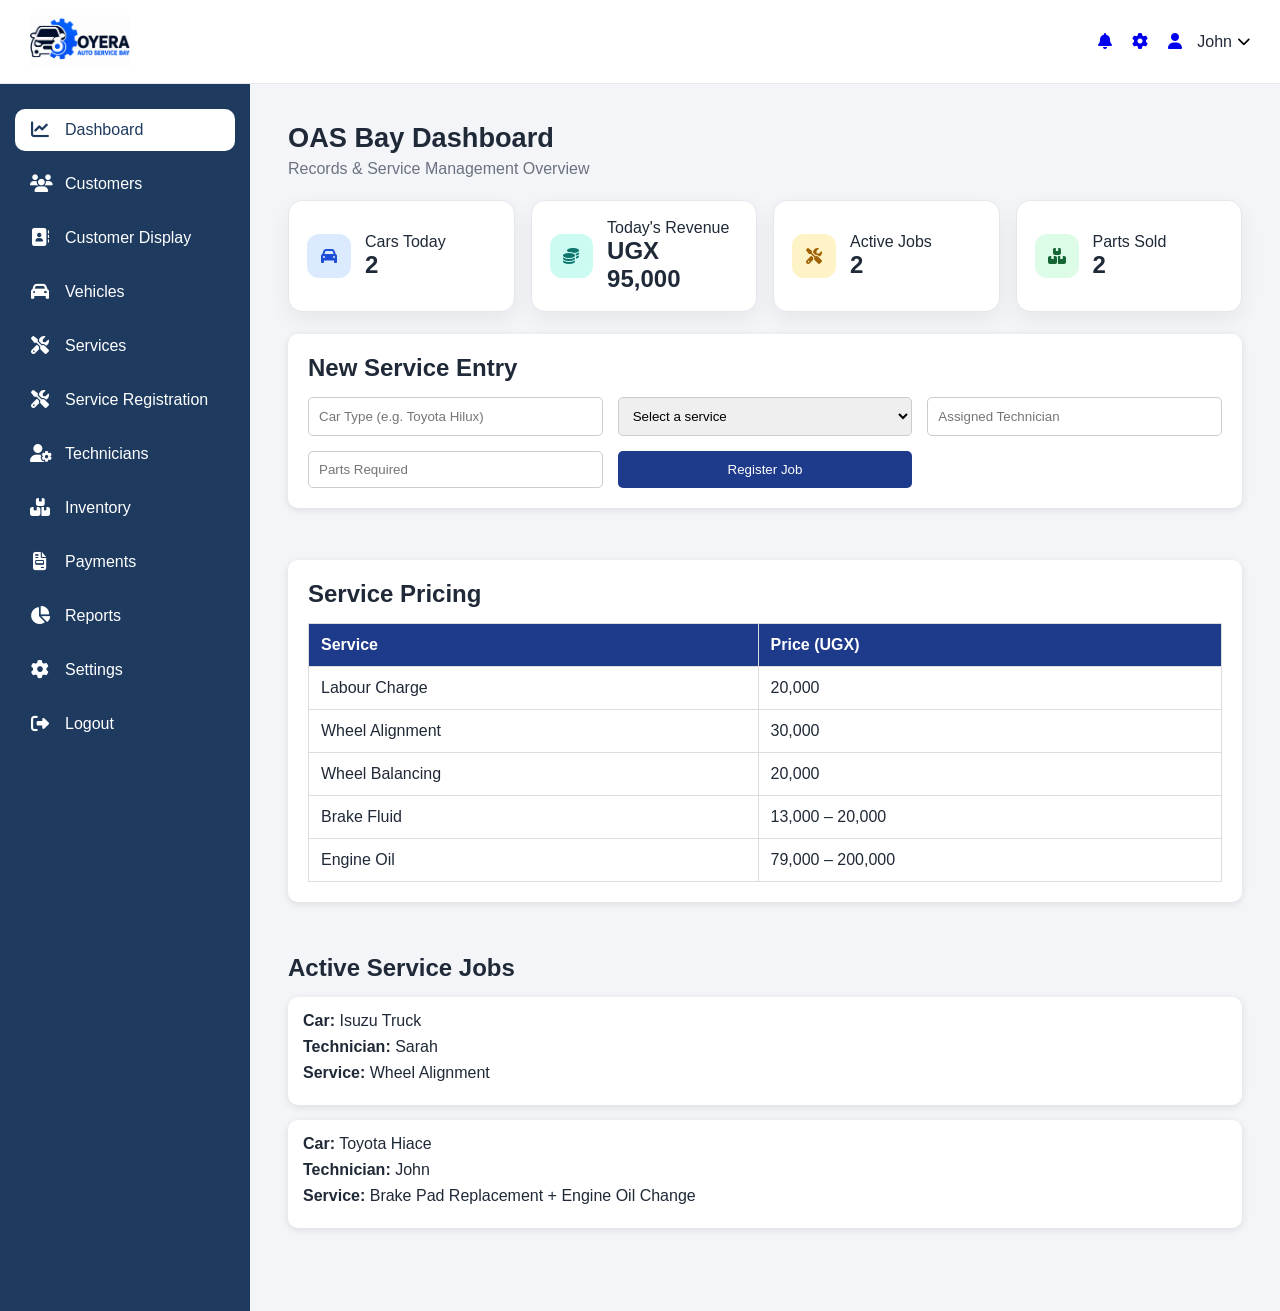
==== commit 7b858845: "feat: make dashbaords dynamic and add auth pages" ====
--- a/index.html
+++ b/index.html
@@ -38,9 +38,9 @@
                 </button>
             
                 <div class="dropdown">
-                    <a href="profile.html">Profile</a>
-                    <a href="settings.html">Settings</a>
-                    <a href="logout.html">Logout</a>
+                    <a href="pages/profile.html">Profile</a>
+                    <a href="pages/settings.html">Settings</a>
+                    <a href="pages/logout.html">Logout</a>
                 </div>
             </div>
             
@@ -54,10 +54,10 @@
             <ul class="sidebar-menu">
                 <li><a href="index.html" class="active"><i class="fa-solid fa-chart-line"></i> Dashboard</a></li>
                 <li><a href="pages/customers.html"><i class="fa-solid fa-users"></i> Customers</a></li>
-                <li><a href="customer-display.html"><i class="fas fa-address-book"></i></i> Customer Display</a></li>
+                <li><a href="pages/customer-display.html"><i class="fas fa-address-book"></i></i> Customer Display</a></li>
                 <li><a href="pages/vehicles.html"><i class="fa-solid fa-car"></i> Vehicles</a></li>
                 <li><a href="pages/services.html"><i class="fa-solid fa-screwdriver-wrench"></i> Services</a></li>
-                <li><a href="service-registration.html"><i class="fa-solid fa-screwdriver-wrench"></i> Service Registration</a>
+                <li><a href="pages/service-registration.html"><i class="fa-solid fa-screwdriver-wrench"></i> Service Registration</a>
                 </li>
                 <li><a href="pages/technicians.html"><i class="fa-solid fa-user-gear"></i> Technicians</a></li>
                 <li><a href="pages/inventory.html"><i class="fa-solid fa-boxes-stacked"></i> Inventory</a></li>
@@ -84,60 +84,61 @@
                         </div>
                         <div class="card-content">
                             <p class="card-title">Cars Today</p>
-                            <h2>12</h2>
+                            <h2 id="statCarsToday">0</h2>
                         </div>
                     </article>
-        
+
                     <article class="stat-card">
                         <div class="stat-icon revenue">
                             <i class="fas fa-coins" aria-hidden="true"></i>
                         </div>
                         <div class="card-content">
                             <p class="card-title">Today's Revenue</p>
-                            <h2>UGX 1,000,000</h2>
+                            <h2 id="statRevenue">UGX 0</h2>
                         </div>
                     </article>
-        
+
                     <article class="stat-card">
                         <div class="stat-icon active-jobs">
                             <i class="fa-solid fa-screwdriver-wrench" aria-hidden="true"></i>
                         </div>
                         <div class="card-content">
                             <p class="card-title">Active Jobs</p>
-                            <h2>5</h2>
+                            <h2 id="statActiveJobs">0</h2>
                         </div>
                     </article>
-        
+
                     <article class="stat-card">
                         <div class="stat-icon parts-sold">
                             <i class="fas fa-boxes-stacked" aria-hidden="true"></i>
                         </div>
                         <div class="card-content">
                             <p class="card-title">Parts Sold</p>
-                            <h2>20</h2>
+                            <h2 id="statPartsSold">0</h2>
                         </div>
                     </article>
                 </section>
-        
-                <!-- SERVICE INTAKE FORM (UI ONLY) -->
+
+                <!-- SERVICE INTAKE FORM -->
                 <section class="form-section">
                     <h2>New Service Entry</h2>
-        
-                    <form class="service-form">
-                        <input type="text" placeholder="Car Type (e.g. Toyota Hilux)">
-        
-                        <select>
+
+                    <form class="service-form" id="quickServiceForm" novalidate>
+                        <input type="text" id="quickCarType" placeholder="Car Type (e.g. Toyota Hilux)">
+
+                        <select id="quickServiceType">
+                            <option value="">Select a service</option>
                             <option>Engine Oil Change</option>
                             <option>Brake Pads</option>
                             <option>Wheel Alignment</option>
                             <option>Wheel Balancing</option>
                         </select>
-        
-                        <input type="text" placeholder="Assigned Technician">
-        
-                        <input type="text" placeholder="Parts Required">
-        
-                        <button type="button">Register Job</button>
+
+                        <input type="text" id="quickTechnician" placeholder="Assigned Technician">
+
+                        <input type="text" id="quickParts" placeholder="Parts Required">
+
+                        <button type="submit">Register Job</button>
                     </form>
                 </section>
         
@@ -174,25 +175,15 @@
                 </section>
         
                 <!-- ACTIVE JOBS -->
-                <section class="jobs">
+                <section class="jobs" id="activeJobsList">
                     <h2>Active Service Jobs</h2>
-        
-                    <div class="job-card">
-                        <p><strong>Car:</strong> Toyota Hiace</p>
-                        <p><strong>Technician:</strong> John</p>
-                        <p><strong>Service:</strong> Brake Pads + Oil Change</p>
-                    </div>
-        
-                    <div class="job-card">
-                        <p><strong>Car:</strong> Isuzu Truck</p>
-                        <p><strong>Technician:</strong> Sarah</p>
-                        <p><strong>Service:</strong> Wheel Alignment</p>
-                    </div>
                 </section>
             </div>
         </main>
         </div>
-        
+        <script src="js/validation.js"></script>
+        <script src="js/store.js"></script>
+        <script src="js/dashboard.js"></script>
         </body>
-        
+
         </html>
--- a/css/style.css
+++ b/css/style.css
@@ -391,4 +391,28 @@
 
 .job-card p{
     margin-bottom: 8px;
-}+}
+/* Form validation states */
+.input-error {
+    border-color: #dc2626 !important;
+    background-color: #fef2f2;
+}
+
+.error-message {
+    display: block;
+    color: #dc2626;
+    font-size: 0.8rem;
+    margin-top: 4px;
+    margin-bottom: 6px;
+}
+
+.form-success {
+    display: none;
+    color: #15803d;
+    background-color: #f0fdf4;
+    border: 1px solid #86efac;
+    border-radius: 8px;
+    padding: 10px 14px;
+    margin-top: 12px;
+    font-size: 0.9rem;
+}
